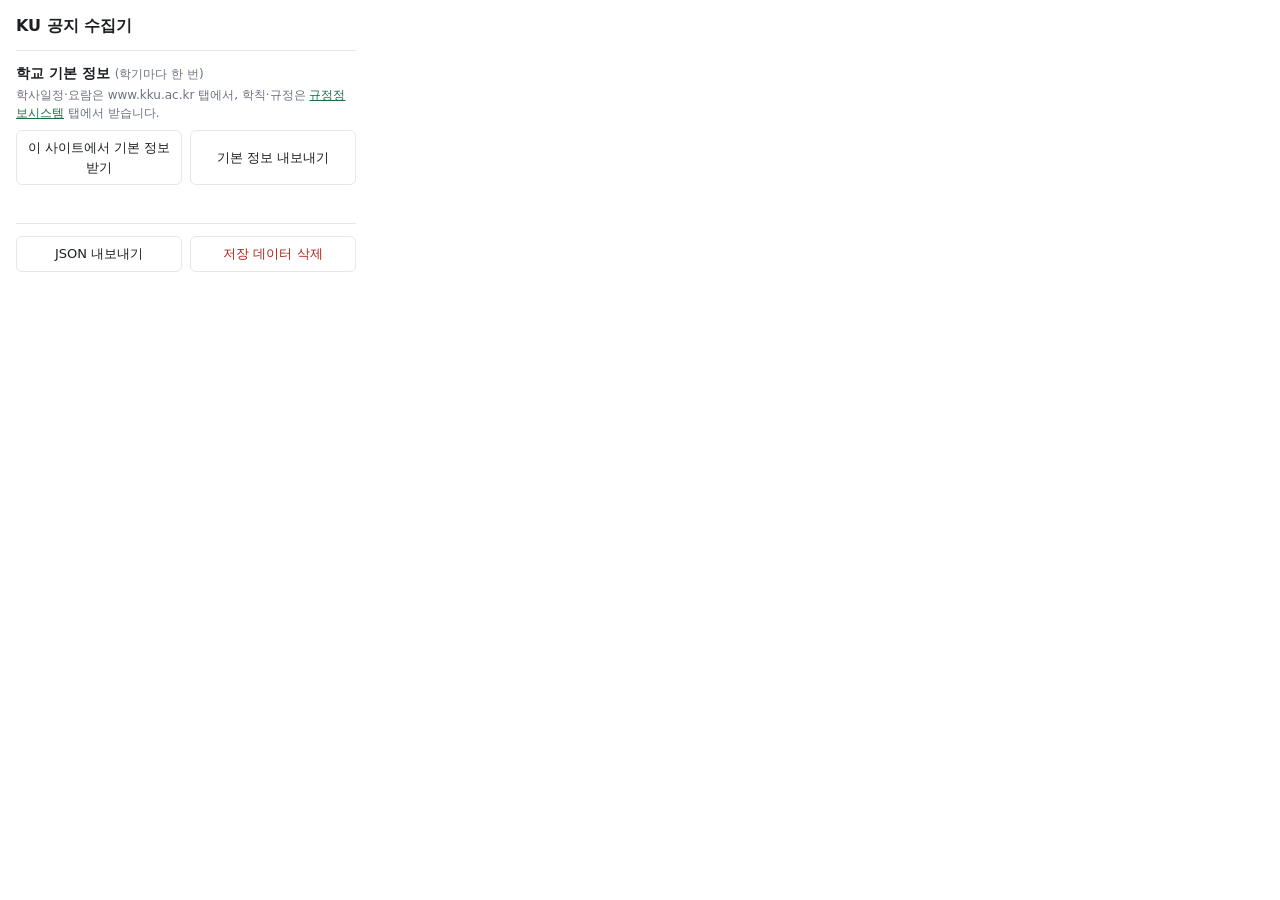
==== collector/popup/popup.html @ 0fe07636 "23.11.12 v.1.0.5 ." ====
<!doctype html>
<html lang="ko">
<head>
  <meta charset="utf-8">
  <title>KU 공지 수집기</title>
  <link rel="stylesheet" href="popup.css">
</head>
<body>
  <h1>KU 공지 수집기</h1>
  <p id="site" class="muted"></p>

  <section id="unsupported" hidden>
    <p>학교 사이트 탭에서 열어 주세요.</p>
    <div class="links">
      <a href="https://www.kku.ac.kr/" target="_blank" rel="noopener">글로컬캠퍼스 홈페이지</a>
      <a href="https://int.kku.ac.kr/" target="_blank" rel="noopener">국제교육원</a>
      <a href="https://ids.kku.ac.kr/" target="_blank" rel="noopener">AX융합학부</a>
    </div>
  </section>

  <section id="collect" hidden>
    <div id="boards"></div>
    <label class="opt"><input type="checkbox" id="full"> 처음부터 전부 다시 수집</label>
    <label class="opt">투데이뉴스는 최근 <input type="number" id="newsLimit" value="300" min="50" step="50"> 건까지</label>
    <div class="row">
      <button id="start">수집 시작</button>
      <button id="stop" hidden>중지</button>
    </div>
    <div id="status" class="status"></div>
  </section>

  <hr>

  <!-- 학교 기본 정보: 학기마다 한 번 -->
  <section id="reference">
    <h2>학교 기본 정보 <span class="muted">(학기마다 한 번)</span></h2>
    <p class="muted">학사일정·요람은 www.kku.ac.kr 탭에서, 학칙·규정은 <a href="https://rule.konkuk.ac.kr/lmxsrv/main/main.do" target="_blank" rel="noopener">규정정보시스템</a> 탭에서 받습니다.</p>
    <div class="row">
      <button id="refStart">이 사이트에서 기본 정보 받기</button>
      <button id="refExport">기본 정보 내보내기</button>
    </div>
    <div id="refStatus" class="status"></div>
    <p id="refSummary" class="muted"></p>
  </section>

  <hr>

  <section id="data">
    <div class="row">
      <button id="export">JSON 내보내기</button>
      <button id="clear" class="danger">저장 데이터 삭제</button>
    </div>
    <p id="summary" class="muted"></p>
  </section>

  <script src="../config.js"></script>
  <script src="reference-popup.js"></script>
  <script src="popup.js"></script>
</body>
</html>
---- collector/popup/popup.css ----
:root {
  color-scheme: light dark;
  --bg: #ffffff;
  --fg: #1c1f23;
  --muted: #6b7280;
  --line: #e5e7eb;
  --accent: #1d6f42;
  --danger: #b42318;
}
@media (prefers-color-scheme: dark) {
  :root {
    --bg: #1b1d21;
    --fg: #e8eaed;
    --muted: #9aa0a6;
    --line: #34373d;
    --accent: #4cb782;
    --danger: #f08a80;
  }
}
body {
  width: 340px;
  margin: 0;
  padding: 14px 16px 16px;
  background: var(--bg);
  color: var(--fg);
  font: 13px/1.5 system-ui, 'Malgun Gothic', sans-serif;
}
h1 { margin: 0 0 2px; font-size: 16px; }
hr { border: 0; border-top: 1px solid var(--line); margin: 12px 0; }
.muted { color: var(--muted); margin: 2px 0 8px; font-size: 12px; }
.links { display: grid; gap: 4px; }
a { color: var(--accent); }
#boards { max-height: 230px; overflow: auto; border: 1px solid var(--line); border-radius: 6px; padding: 4px 8px; margin-bottom: 8px; }
.board { display: flex; align-items: center; gap: 6px; padding: 2px 0; }
.board .count { margin-left: auto; color: var(--muted); font-size: 12px; white-space: nowrap; }
.opt { display: block; margin: 4px 0; }
.opt input[type='number'] { width: 64px; }
.row { display: flex; gap: 8px; margin-top: 8px; }
button { flex: 1; padding: 7px 10px; border: 1px solid var(--line); border-radius: 6px; background: var(--bg); color: var(--fg); font: inherit; cursor: pointer; }
button:hover:not(:disabled) { border-color: var(--accent); }
button:disabled { opacity: 0.5; cursor: default; }
#start { background: var(--accent); border-color: var(--accent); color: #fff; }
button.danger { color: var(--danger); }
.status { margin-top: 8px; min-height: 18px; font-size: 12px; white-space: pre-line; }
.status.error { color: var(--danger); }

h2 { margin: 0 0 2px; font-size: 14px; }
h2 .muted { font-size: 12px; font-weight: normal; }
#reference a { color: var(--accent); }
#refSummary { white-space: pre-line; }
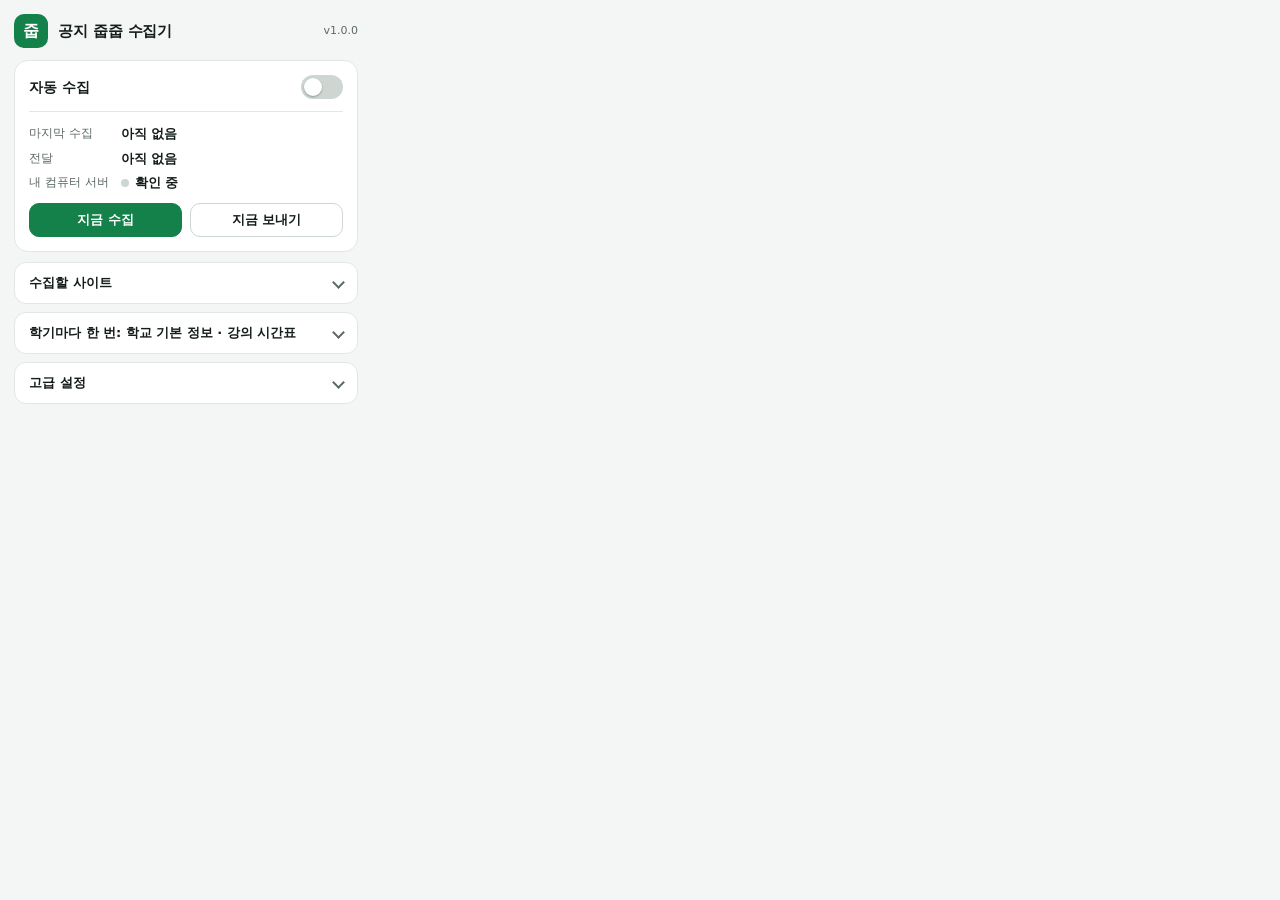
==== commit 8173f120: "v" ====
--- a/collector/popup/popup.html
+++ b/collector/popup/popup.html
@@ -2,56 +2,105 @@
 <html lang="ko">
 <head>
   <meta charset="utf-8">
-  <title>KU 공지 수집기</title>
+  <title>공지 줍줍 수집기</title>
   <link rel="stylesheet" href="popup.css">
 </head>
 <body>
-  <h1>KU 공지 수집기</h1>
-  <p id="site" class="muted"></p>
+  <header class="head">
+    <span class="logo" aria-hidden="true">줍</span>
+    <div class="head-text">
+      <h1>공지 줍줍 수집기</h1>
+      <p id="site" class="muted"></p>
+    </div>
+    <span class="ver" id="ver"></span>
+  </header>
 
-  <section id="unsupported" hidden>
-    <p>학교 사이트 탭에서 열어 주세요.</p>
-    <div class="links">
-      <a href="https://www.kku.ac.kr/" target="_blank" rel="noopener">글로컬캠퍼스 홈페이지</a>
-      <a href="https://int.kku.ac.kr/" target="_blank" rel="noopener">국제교육원</a>
-      <a href="https://ids.kku.ac.kr/" target="_blank" rel="noopener">AX융합학부</a>
+  <!-- 상태 요약: 자동 수집 · 마지막 수집 · 전달 -->
+  <section class="card hero">
+    <label class="switch-row">
+      <span><strong>자동 수집</strong><small id="autoHint"></small></span>
+      <input type="checkbox" id="auto" class="switch" role="switch">
+    </label>
+    <dl class="facts">
+      <dt>마지막 수집</dt><dd id="lastRun">아직 없음</dd>
+      <dt>전달</dt><dd id="delivery">아직 없음</dd>
+      <dt>내 컴퓨터 서버</dt><dd id="server"><span class="dot"></span><span id="serverText">확인 중</span></dd>
+    </dl>
+    <div class="progress" id="progress" hidden>
+      <p id="progressText"></p>
+      <div class="bar"><i id="progressBar"></i></div>
+    </div>
+    <p class="status" id="heroStatus" role="status"></p>
+    <div class="row">
+      <button id="collectNow" class="primary">지금 수집</button>
+      <button id="cancel" hidden>중지</button>
+      <button id="sendNow">지금 보내기</button>
     </div>
   </section>
 
-  <section id="collect" hidden>
+  <p class="counts" id="counts"></p>
+
+  <details class="fold" id="sitesBox">
+    <summary>수집할 사이트</summary>
+    <div id="sites" class="checks"></div>
+    <p class="muted">자동 수집과 "지금 수집"은 켜 둔 사이트를 잠깐 백그라운드 탭으로 열어 새 글만 받고 닫습니다. 이음은 로그인해 둔 경우에만 받습니다.</p>
+  </details>
+
+  <details class="fold" id="tabBox" hidden>
+    <summary>이 탭에서 직접 수집</summary>
     <div id="boards"></div>
     <label class="opt"><input type="checkbox" id="full"> 처음부터 전부 다시 수집</label>
     <label class="opt">투데이뉴스는 최근 <input type="number" id="newsLimit" value="300" min="50" step="50"> 건까지</label>
     <div class="row">
-      <button id="start">수집 시작</button>
+      <button id="start" class="primary">이 탭에서 수집</button>
       <button id="stop" hidden>중지</button>
     </div>
-    <div id="status" class="status"></div>
-  </section>
+    <div id="status" class="status" role="status"></div>
+  </details>
 
-  <hr>
-
-  <!-- 학교 기본 정보: 학기마다 한 번 -->
-  <section id="reference">
-    <h2>학교 기본 정보 <span class="muted">(학기마다 한 번)</span></h2>
-    <p class="muted">학사일정·요람은 www.kku.ac.kr 탭에서, 학칙·규정은 <a href="https://rule.konkuk.ac.kr/lmxsrv/main/main.do" target="_blank" rel="noopener">규정정보시스템</a> 탭에서 받습니다.</p>
+  <details class="fold" id="semBox">
+    <summary>학기마다 한 번: 학교 기본 정보 · 강의 시간표</summary>
+    <h2>학교 기본 정보</h2>
+    <p class="muted">학사일정·요람은 <a href="https://www.kku.ac.kr/" target="_blank" rel="noopener">www.kku.ac.kr</a> 탭에서, 학칙·규정은 <a href="https://rule.konkuk.ac.kr/lmxsrv/main/main.do" target="_blank" rel="noopener">규정정보시스템</a> 탭에서 받습니다.</p>
     <div class="row">
       <button id="refStart">이 사이트에서 기본 정보 받기</button>
-      <button id="refExport">기본 정보 내보내기</button>
+      <button id="refExport">파일로 저장</button>
     </div>
-    <div id="refStatus" class="status"></div>
-    <p id="refSummary" class="muted"></p>
-  </section>
+    <div id="refStatus" class="status" role="status"></div>
+    <p id="refSummary" class="muted pre"></p>
 
-  <hr>
+    <h2>강의 시간표</h2>
+    <p class="muted"><a href="https://kis.kku.ac.kr/" target="_blank" rel="noopener">학사정보시스템(KIS)</a>에 로그인해서 열면 이번 학기 강의 목록을 받아 둡니다. 교수 이름·수강 인원은 저장하지 않습니다.</p>
+    <div class="row" id="kis" hidden>
+      <button id="lecFetch">지금 강의 시간표 받기</button>
+    </div>
+    <div id="lecStatus" class="status" role="status"></div>
+    <p id="lecSummary" class="muted pre"></p>
+  </details>
 
-  <section id="data">
+  <details class="fold" id="advBox">
+    <summary>고급 설정</summary>
+    <label class="field">수집 간격
+      <select id="interval">
+        <option value="1">1시간마다</option>
+        <option value="3">3시간마다</option>
+        <option value="6">6시간마다</option>
+        <option value="12">12시간마다</option>
+        <option value="24">하루에 한 번</option>
+      </select>
+    </label>
+    <label class="field">내 컴퓨터 서버 주소
+      <input type="text" id="serverUrl" spellcheck="false" autocomplete="off">
+    </label>
+    <p class="muted">서버(run_server.bat)가 켜져 있으면 모은 자료를 바로 넘겨 공지 처리까지 자동으로 이어집니다. 꺼져 있으면 다운로드 폴더에 파일로 저장합니다.</p>
     <div class="row">
-      <button id="export">JSON 내보내기</button>
-      <button id="clear" class="danger">저장 데이터 삭제</button>
+      <button id="export">공지 파일로 저장</button>
+      <button id="lecExport">시간표 파일로 저장</button>
     </div>
-    <p id="summary" class="muted"></p>
-  </section>
+    <div class="row">
+      <button id="clear" class="danger">모은 자료 지우기</button>
+    </div>
+  </details>
 
   <script src="../config.js"></script>
   <script src="reference-popup.js"></script>
--- a/collector/popup/popup.css
+++ b/collector/popup/popup.css
@@ -1,50 +1,86 @@
+/* 공지 줍줍 수집기 팝업: 웹 앱과 같은 초록 포인트, 라이트·다크 자동 */
 :root {
   color-scheme: light dark;
-  --bg: #ffffff;
-  --fg: #1c1f23;
-  --muted: #6b7280;
-  --line: #e5e7eb;
-  --accent: #1d6f42;
-  --danger: #b42318;
+  --bg: #f4f6f5; --surface: #ffffff; --surface-2: #f1f5f3; --fg: #141d18; --muted: #5c6962; --line: #e1e7e3; --line-strong: #cdd6d0;
+  --accent: #14804a; --accent-strong: #0d6438; --accent-soft: #e5f4eb; --on-accent: #ffffff; --danger: #c5362e; --warn: #8a5300;
 }
 @media (prefers-color-scheme: dark) {
   :root {
-    --bg: #1b1d21;
-    --fg: #e8eaed;
-    --muted: #9aa0a6;
-    --line: #34373d;
-    --accent: #4cb782;
-    --danger: #f08a80;
+    --bg: #0d1310; --surface: #151c18; --surface-2: #1b2520; --fg: #e7eeea; --muted: #9daba3; --line: #25312a; --line-strong: #34433a;
+    --accent: #35b073; --accent-strong: #7adba9; --accent-soft: #163423; --on-accent: #06140c; --danger: #ff8d83; --warn: #f0ba62;
   }
 }
+* { box-sizing: border-box; }
+[hidden] { display: none !important; }
 body {
-  width: 340px;
-  margin: 0;
-  padding: 14px 16px 16px;
-  background: var(--bg);
-  color: var(--fg);
-  font: 13px/1.5 system-ui, 'Malgun Gothic', sans-serif;
+  width: 372px; margin: 0; padding: 14px; background: var(--bg); color: var(--fg);
+  font: 13px/1.5 "Pretendard Variable", Pretendard, system-ui, "Malgun Gothic", "Apple SD Gothic Neo", sans-serif;
 }
-h1 { margin: 0 0 2px; font-size: 16px; }
-hr { border: 0; border-top: 1px solid var(--line); margin: 12px 0; }
-.muted { color: var(--muted); margin: 2px 0 8px; font-size: 12px; }
-.links { display: grid; gap: 4px; }
-a { color: var(--accent); }
-#boards { max-height: 230px; overflow: auto; border: 1px solid var(--line); border-radius: 6px; padding: 4px 8px; margin-bottom: 8px; }
-.board { display: flex; align-items: center; gap: 6px; padding: 2px 0; }
-.board .count { margin-left: auto; color: var(--muted); font-size: 12px; white-space: nowrap; }
-.opt { display: block; margin: 4px 0; }
-.opt input[type='number'] { width: 64px; }
-.row { display: flex; gap: 8px; margin-top: 8px; }
-button { flex: 1; padding: 7px 10px; border: 1px solid var(--line); border-radius: 6px; background: var(--bg); color: var(--fg); font: inherit; cursor: pointer; }
-button:hover:not(:disabled) { border-color: var(--accent); }
-button:disabled { opacity: 0.5; cursor: default; }
-#start { background: var(--accent); border-color: var(--accent); color: #fff; }
+h1 { margin: 0; font-size: 15px; letter-spacing: -0.01em; }
+h2 { margin: 12px 0 2px; font-size: 13px; }
+a { color: var(--accent-strong); }
+.muted { margin: 2px 0 8px; color: var(--muted); font-size: 12px; }
+.pre { white-space: pre-line; }
+
+.head { display: flex; align-items: center; gap: 10px; margin-bottom: 12px; }
+.logo { display: grid; place-items: center; flex: none; width: 34px; height: 34px; border-radius: 10px; background: var(--accent); color: var(--on-accent); font-weight: 800; font-size: 16px; }
+.head-text { flex: 1; min-width: 0; }
+.head-text .muted { margin: 0; }
+.ver { font-size: 11px; color: var(--muted); font-variant-numeric: tabular-nums; }
+
+.card { padding: 14px; border-radius: 14px; border: 1px solid var(--line); background: var(--surface); }
+.switch-row { display: flex; align-items: center; justify-content: space-between; gap: 12px; cursor: pointer; }
+.switch-row strong { display: block; font-size: 14px; }
+.switch-row small { display: block; color: var(--muted); font-size: 12px; }
+.switch { appearance: none; flex: none; position: relative; width: 42px; height: 24px; margin: 0; border-radius: 12px; background: var(--line-strong); cursor: pointer; transition: background-color .15s; }
+.switch::after { content: ""; position: absolute; top: 3px; left: 3px; width: 18px; height: 18px; border-radius: 50%; background: #fff; transition: translate .15s; box-shadow: 0 1px 2px rgba(0, 0, 0, .3); }
+.switch:checked { background: var(--accent); }
+.switch:checked::after { translate: 18px 0; }
+.switch:focus-visible, button:focus-visible, input:focus-visible, select:focus-visible, summary:focus-visible { outline: 2px solid var(--accent); outline-offset: 2px; }
+
+.facts { display: grid; grid-template-columns: max-content minmax(0, 1fr); gap: 5px 12px; margin: 12px 0 0; padding-top: 12px; border-top: 1px solid var(--line); }
+.facts dt { color: var(--muted); font-size: 12px; }
+.facts dd { margin: 0; font-weight: 600; overflow-wrap: anywhere; }
+.dot { display: inline-block; width: 8px; height: 8px; margin-right: 6px; border-radius: 50%; background: var(--line-strong); }
+.dot.on { background: var(--accent); }
+.dot.off { background: var(--warn); }
+
+.progress { margin-top: 12px; }
+.progress p { margin: 0 0 4px; font-size: 12px; color: var(--muted); }
+.bar { height: 6px; border-radius: 3px; background: var(--surface-2); overflow: hidden; }
+.bar i { display: block; height: 100%; width: 0; background: var(--accent); transition: width .3s ease; }
+
+.row { display: flex; gap: 8px; margin-top: 10px; }
+button {
+  flex: 1; min-height: 34px; padding: 0 10px; border: 1px solid var(--line-strong); border-radius: 10px;
+  background: var(--surface); color: var(--fg); font: inherit; font-weight: 600; cursor: pointer;
+}
+button:hover:not(:disabled) { border-color: var(--accent); color: var(--accent-strong); }
+button:disabled { opacity: .5; cursor: default; }
+button.primary { background: var(--accent); border-color: var(--accent); color: var(--on-accent); }
+button.primary:hover:not(:disabled) { color: var(--on-accent); filter: brightness(1.06); }
 button.danger { color: var(--danger); }
-.status { margin-top: 8px; min-height: 18px; font-size: 12px; white-space: pre-line; }
+.status { margin: 8px 0 0; min-height: 0; font-size: 12px; white-space: pre-line; color: var(--muted); }
+.status:empty { display: none; }
 .status.error { color: var(--danger); }
 
-h2 { margin: 0 0 2px; font-size: 14px; }
-h2 .muted { font-size: 12px; font-weight: normal; }
-#reference a { color: var(--accent); }
-#refSummary { white-space: pre-line; }
+.counts { margin: 10px 2px; color: var(--muted); font-size: 12px; }
+
+.fold { margin-top: 8px; padding: 0 14px; border-radius: 12px; border: 1px solid var(--line); background: var(--surface); }
+.fold > summary { display: flex; align-items: center; min-height: 40px; font-weight: 600; cursor: pointer; list-style: none; }
+.fold > summary::-webkit-details-marker { display: none; }
+.fold > summary::after { content: ""; margin-left: auto; width: 7px; height: 7px; border-right: 2px solid var(--muted); border-bottom: 2px solid var(--muted); rotate: 45deg; transition: rotate .15s; }
+.fold[open] > summary::after { rotate: -135deg; translate: 0 3px; }
+.fold[open] { padding-bottom: 12px; }
+
+.checks, #boards { display: grid; gap: 2px; margin-bottom: 6px; }
+#boards { max-height: 200px; overflow: auto; padding: 4px 8px; border: 1px solid var(--line); border-radius: 8px; }
+.check, .board { display: flex; align-items: center; gap: 8px; min-height: 26px; }
+.check small, .board .count { margin-left: auto; color: var(--muted); font-size: 12px; white-space: nowrap; }
+input[type="checkbox"]:not(.switch) { width: 15px; height: 15px; margin: 0; accent-color: var(--accent); }
+.opt { display: block; margin: 4px 0; }
+.opt input[type="number"] { width: 64px; }
+.field { display: grid; gap: 4px; margin: 4px 0 8px; font-size: 12px; color: var(--muted); }
+input[type="text"], input[type="number"], select {
+  height: 32px; padding: 0 8px; border: 1px solid var(--line-strong); border-radius: 8px; background: var(--surface); color: var(--fg); font: inherit;
+}
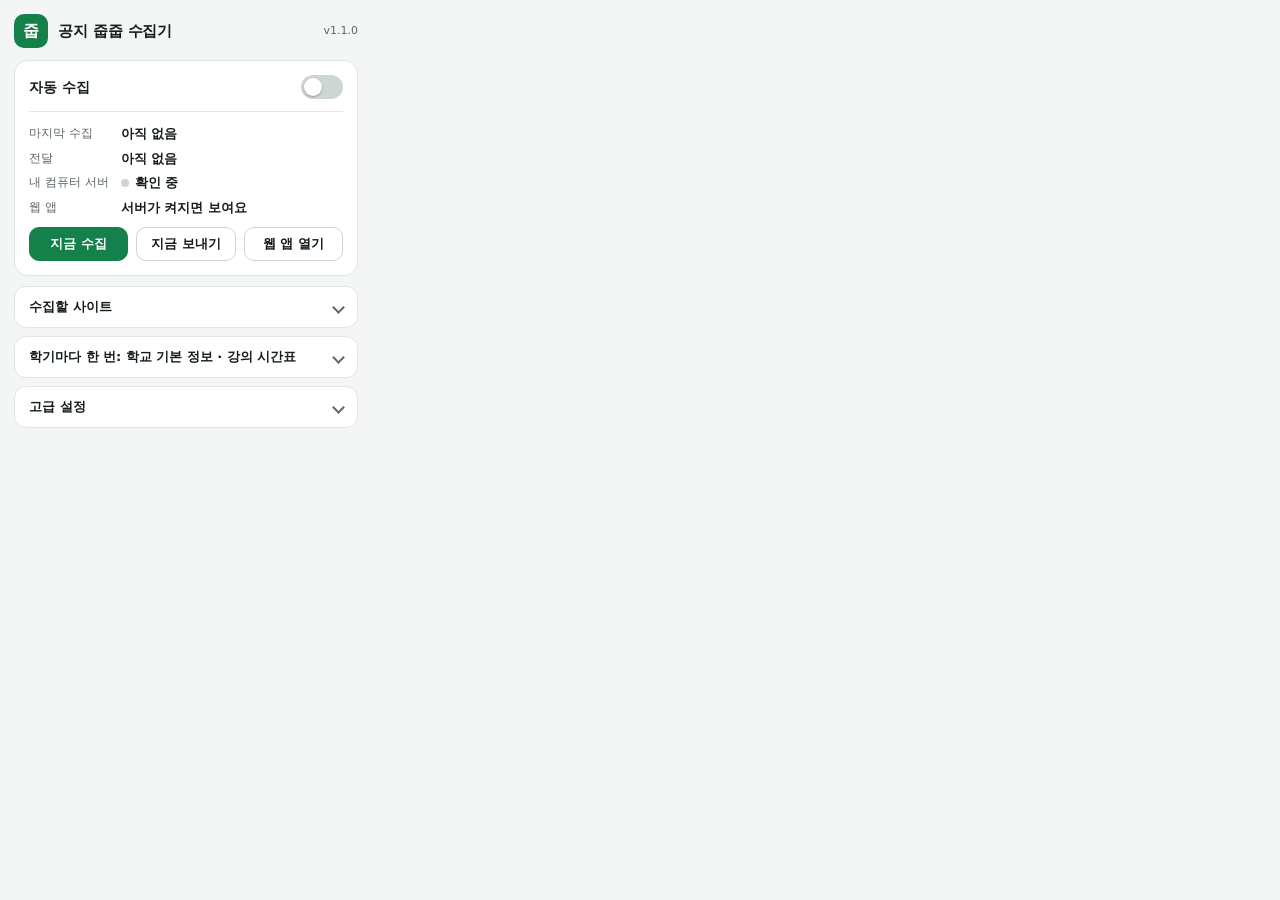
==== commit 314fb712: "." ====
--- a/collector/popup/popup.html
+++ b/collector/popup/popup.html
@@ -25,7 +25,13 @@
       <dt>마지막 수집</dt><dd id="lastRun">아직 없음</dd>
       <dt>전달</dt><dd id="delivery">아직 없음</dd>
       <dt>내 컴퓨터 서버</dt><dd id="server"><span class="dot"></span><span id="serverText">확인 중</span></dd>
+      <dt>웹 앱</dt><dd id="appInfo">서버가 켜지면 보여요</dd>
     </dl>
+    <div class="app-progress" id="appProgress" hidden><div class="bar"><i id="appBar"></i></div></div>
+    <div class="titles" id="titlesBox" hidden>
+      <p class="titles-head" id="titlesHead">새로 받은 공지</p>
+      <ul id="titles"></ul>
+    </div>
     <div class="progress" id="progress" hidden>
       <p id="progressText"></p>
       <div class="bar"><i id="progressBar"></i></div>
@@ -35,6 +41,7 @@
       <button id="collectNow" class="primary">지금 수집</button>
       <button id="cancel" hidden>중지</button>
       <button id="sendNow">지금 보내기</button>
+      <button id="openApp" title="내 컴퓨터 서버가 보여 주는 최신 웹 앱을 엽니다">웹 앱 열기</button>
     </div>
   </section>
 
@@ -89,6 +96,7 @@
         <option value="24">하루에 한 번</option>
       </select>
     </label>
+    <label class="check notify-row"><input type="checkbox" id="notify"> <span>새 공지 알림<small>자동 수집으로 새 공지를 받거나 웹 앱에 반영되면 알려 줘요</small></span></label>
     <label class="field">내 컴퓨터 서버 주소
       <input type="text" id="serverUrl" spellcheck="false" autocomplete="off">
     </label>
--- a/collector/popup/popup.css
+++ b/collector/popup/popup.css
@@ -44,6 +44,21 @@
 .dot { display: inline-block; width: 8px; height: 8px; margin-right: 6px; border-radius: 50%; background: var(--line-strong); }
 .dot.on { background: var(--accent); }
 .dot.off { background: var(--warn); }
+.dot.busy { background: var(--accent); animation: pulse 1.2s ease-in-out infinite; }
+@keyframes pulse { 50% { opacity: .35; } }
+@media (prefers-reduced-motion: reduce) { .dot.busy { animation: none; } }
+.app-progress { margin-top: 8px; }
+
+.titles { margin-top: 12px; padding: 10px 12px; border-radius: 10px; background: var(--surface-2); }
+.titles-head { margin: 0 0 4px; font-size: 12px; font-weight: 700; color: var(--accent-strong); }
+.titles ul { margin: 0; padding: 0; list-style: none; display: grid; gap: 2px; }
+.titles li { font-size: 12px; white-space: nowrap; overflow: hidden; text-overflow: ellipsis; }
+.titles li::before { content: "· "; color: var(--muted); }
+.titles li.more { color: var(--muted); }
+.titles li.more::before { content: ""; }
+.notify-row { align-items: flex-start; margin: 4px 0 8px; }
+.notify-row span { display: grid; }
+.notify-row small { margin-left: 0 !important; white-space: normal !important; }
 
 .progress { margin-top: 12px; }
 .progress p { margin: 0 0 4px; font-size: 12px; color: var(--muted); }
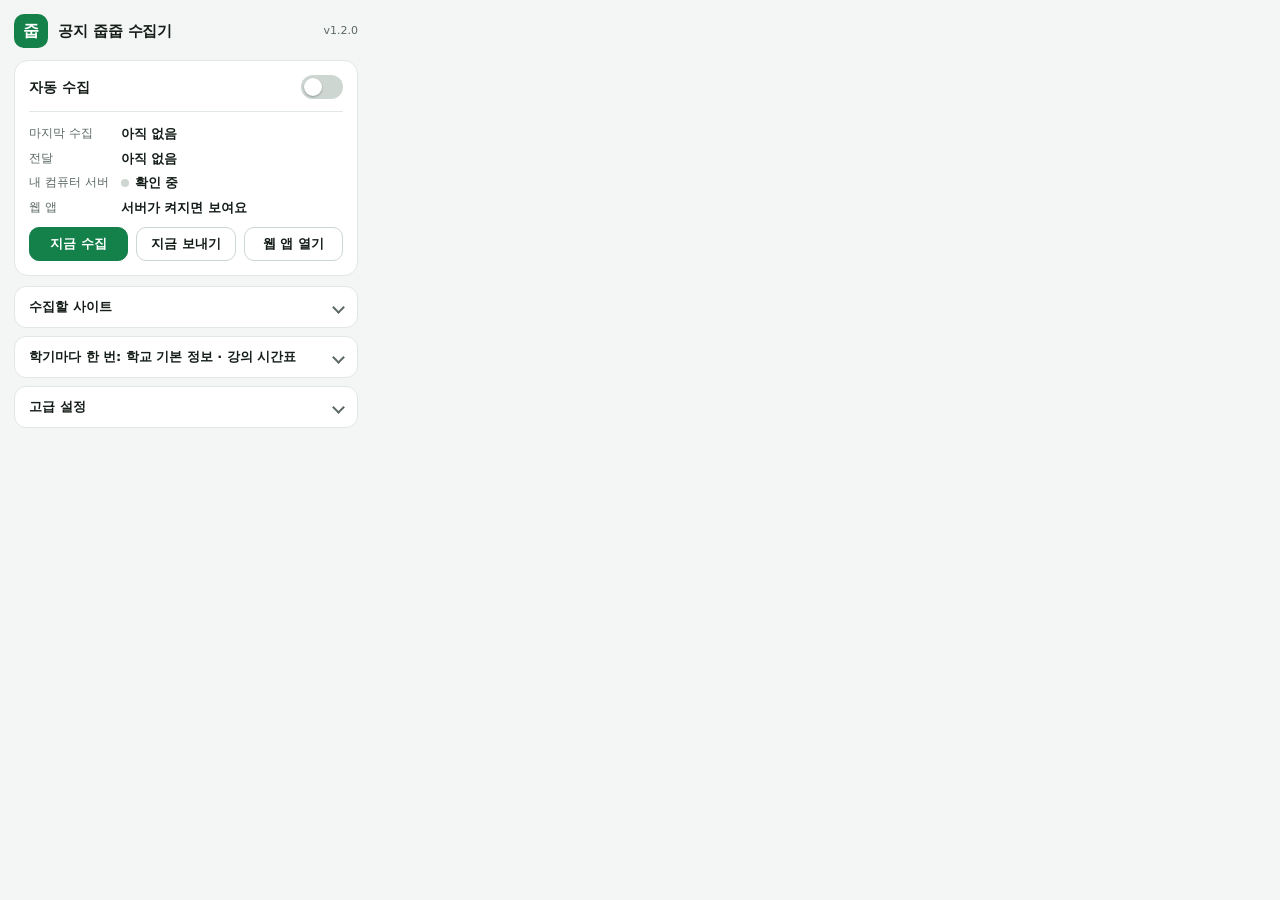
==== commit 4539bed0: "." ====
--- a/collector/popup/popup.html
+++ b/collector/popup/popup.html
@@ -96,7 +96,7 @@
         <option value="24">하루에 한 번</option>
       </select>
     </label>
-    <label class="check notify-row"><input type="checkbox" id="notify"> <span>새 공지 알림<small>자동 수집으로 새 공지를 받거나 웹 앱에 반영되면 알려 줘요</small></span></label>
+    <label class="check notify-row"><input type="checkbox" id="notify"> <span>새 공지 알림<small>새 공지를 받거나 웹 앱에 반영되면, 그리고 웹 앱에서 저장한 공지의 마감 하루 전·당일에 알려 줘요</small></span></label>
     <label class="field">내 컴퓨터 서버 주소
       <input type="text" id="serverUrl" spellcheck="false" autocomplete="off">
     </label>
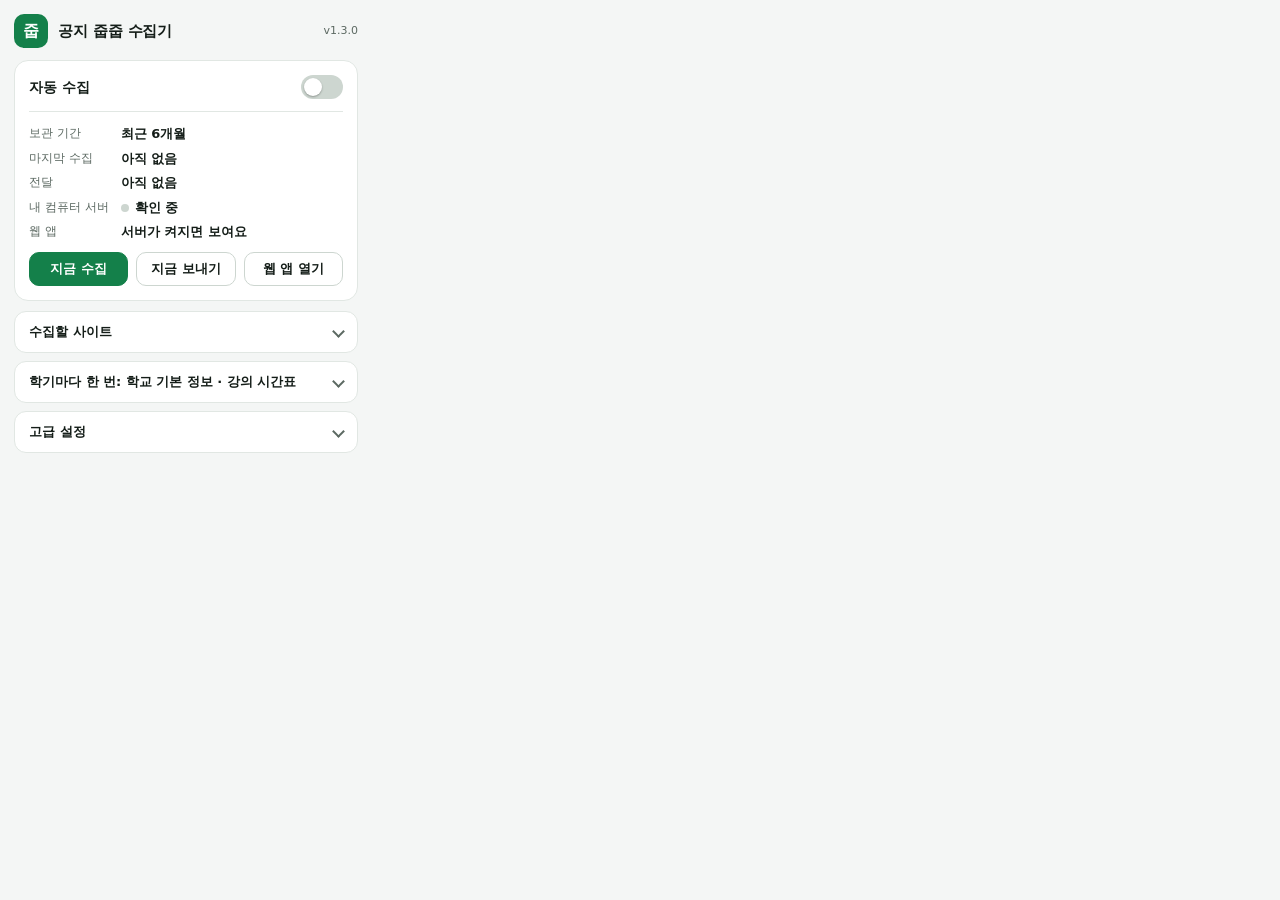
==== commit 2a043637: "." ====
--- a/collector/popup/popup.html
+++ b/collector/popup/popup.html
@@ -22,6 +22,7 @@
       <input type="checkbox" id="auto" class="switch" role="switch">
     </label>
     <dl class="facts">
+      <dt>보관 기간</dt><dd id="keepInfo">최근 6개월</dd>
       <dt>마지막 수집</dt><dd id="lastRun">아직 없음</dd>
       <dt>전달</dt><dd id="delivery">아직 없음</dd>
       <dt>내 컴퓨터 서버</dt><dd id="server"><span class="dot"></span><span id="serverText">확인 중</span></dd>
@@ -87,6 +88,13 @@
 
   <details class="fold" id="advBox">
     <summary>고급 설정</summary>
+    <label class="field">공지 보관 기간
+      <select id="keepMonths">
+        <option value="6">최근 6개월 (한 학기 이상)</option>
+        <option value="12">최근 1년 (두 학기)</option>
+      </select>
+    </label>
+    <p class="muted" id="keepHint">이 기간에 올라온 공지를 빠짐없이 모으고, 웹 앱에도 이 기간만큼 남겨 둡니다. 기간을 늘리면 다음 수집 때 그만큼 거슬러 올라가 채웁니다.</p>
     <label class="field">수집 간격
       <select id="interval">
         <option value="1">1시간마다</option>
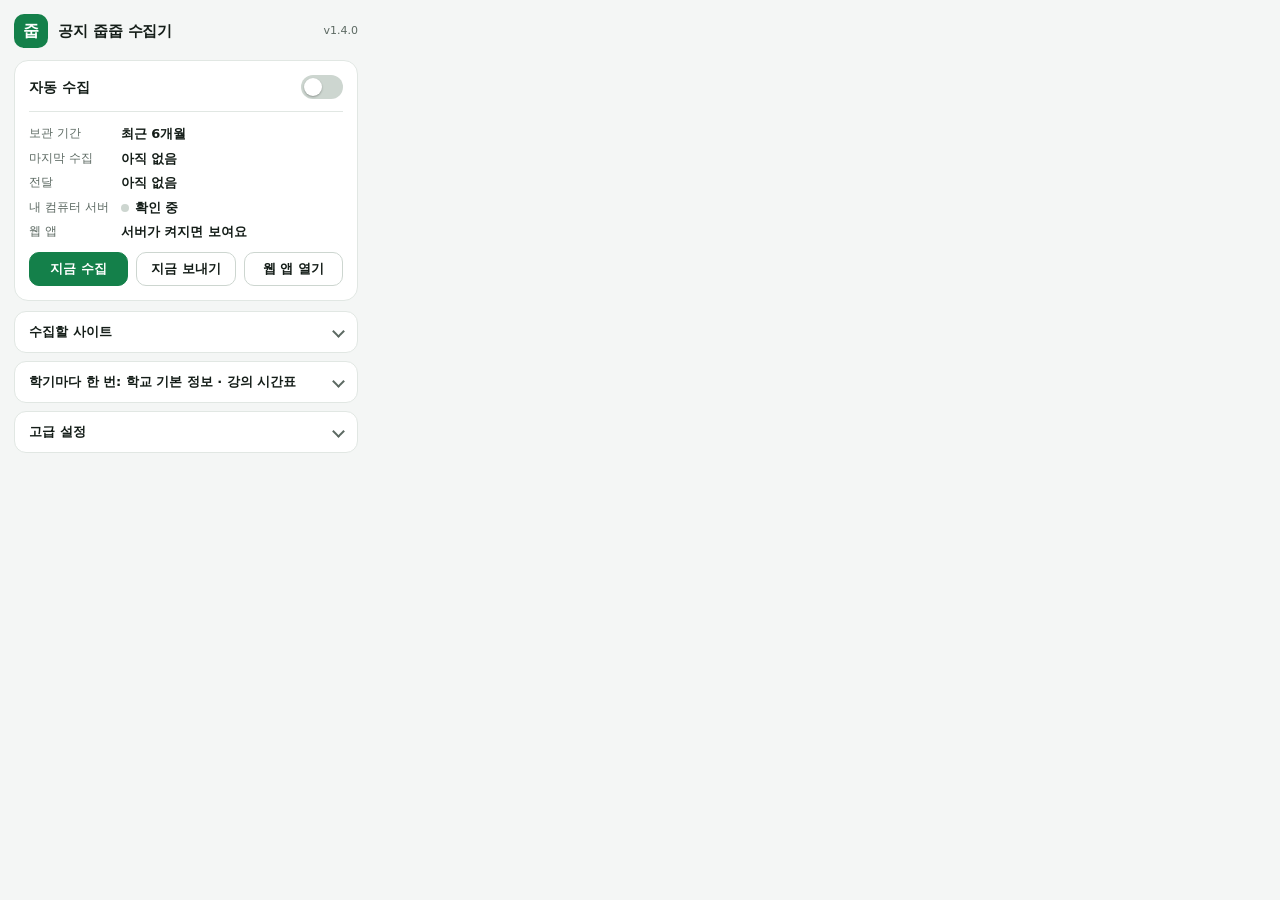
==== commit 5e5bf77f: "." ====
--- a/collector/popup/popup.html
+++ b/collector/popup/popup.html
@@ -77,10 +77,12 @@
     <div id="refStatus" class="status" role="status"></div>
     <p id="refSummary" class="muted pre"></p>
 
-    <h2>강의 시간표</h2>
-    <p class="muted"><a href="https://kis.kku.ac.kr/" target="_blank" rel="noopener">학사정보시스템(KIS)</a>에 로그인해서 열면 이번 학기 강의 목록을 받아 둡니다. 교수 이름·수강 인원은 저장하지 않습니다.</p>
-    <div class="row" id="kis" hidden>
-      <button id="lecFetch">지금 강의 시간표 받기</button>
+    <h2>강의 시간표 & 담당 교수</h2>
+    <p class="muted"><a href="https://kis.kku.ac.kr/" target="_blank" rel="noopener">학사정보시스템(KIS)</a> 로그인 후 과목조회/시간표를 열거나, <a href="https://everytime.kr/" target="_blank" rel="noopener">에브리타임</a> 시간표를 열면 과목명·시간·담당 교수명이 자동으로 공지 줍줍에 연동됩니다.</p>
+    <div class="row">
+      <button id="lecFetch" class="primary">지금 KIS 시간표 받기</button>
+      <a href="https://kis.kku.ac.kr/" target="_blank" rel="noopener" class="btn-link" style="text-decoration:none;display:inline-flex;align-items:center;padding:7px 12px;border:1px solid #333;border-radius:6px;font-size:12px;color:#eee;">KIS 열기 ↗</a>
+      <a href="https://everytime.kr/" target="_blank" rel="noopener" class="btn-link" style="text-decoration:none;display:inline-flex;align-items:center;padding:7px 12px;border:1px solid #333;border-radius:6px;font-size:12px;color:#eee;">에타 열기 ↗</a>
     </div>
     <div id="lecStatus" class="status" role="status"></div>
     <p id="lecSummary" class="muted pre"></p>
